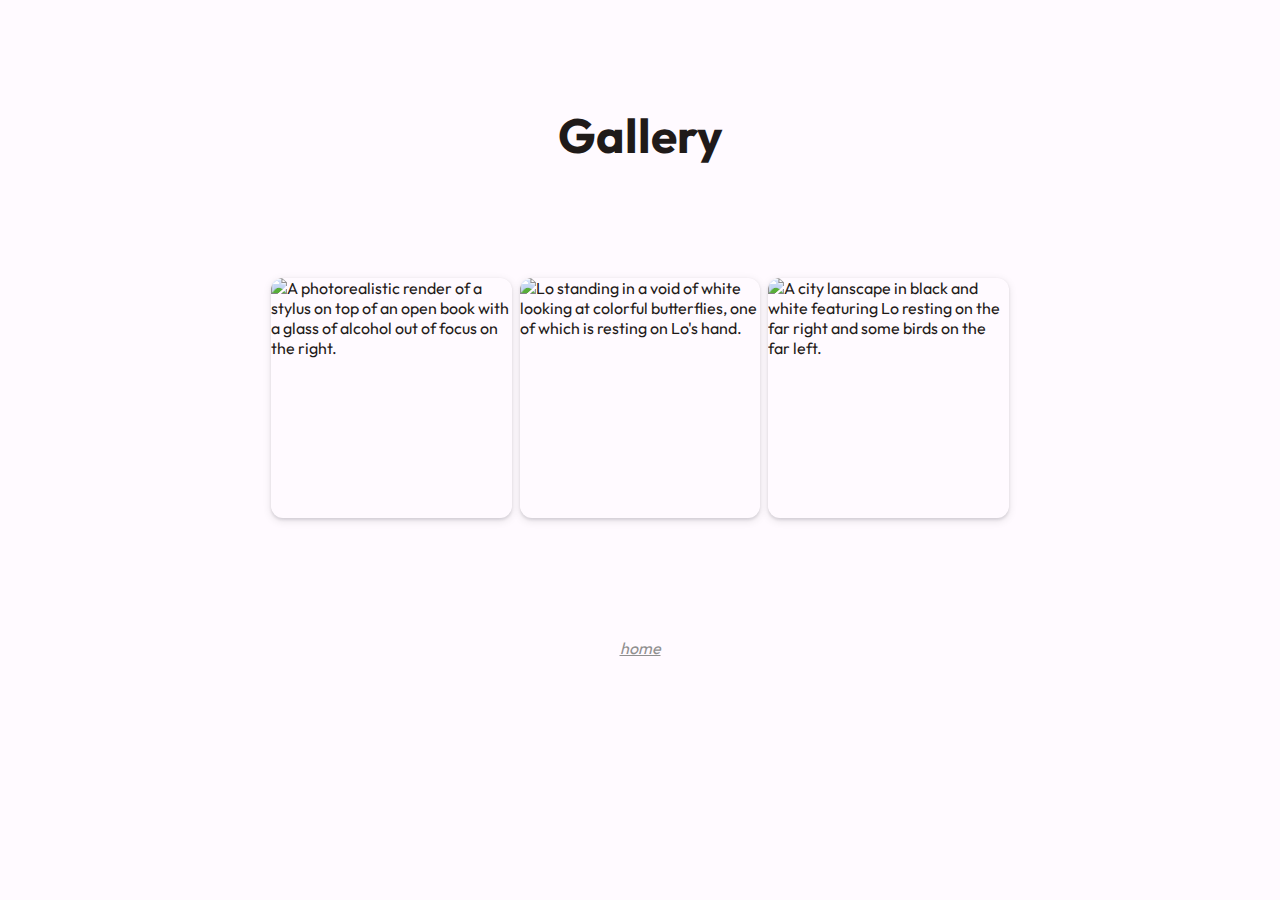
==== gallery.html @ ee98958e "Add gallery page WIP" ====
<!DOCTYPE html>
<html lang="en">
<head>
  <meta charset="UTF-8" />
  <title>lo's gallery</title>
  <meta name="viewport" content="width=device-width,initial-scale=1" />
  <meta name="description" content="programmer, public domain artist and writer." />
  <link rel="stylesheet" href="https://fonts.googleapis.com/css2?family=Material+Symbols+Outlined:opsz,wght,FILL,GRAD@24,400,0,0" />
  <link rel="stylesheet" type="text/css" href="style.css" />
</head>
<body>
  <main>
		<section class="hero">
			<div class="name-container">
				<h1 class="title-sans">Gallery</h1>
			</div>

		</section>

		<div class="image-mosaic">
			<img class="card" src="./img/art_showcase1.png" alt="A photorealistic render of a stylus on top of an open book with a glass of alcohol out of focus on the right.">
			<img class="card" src="./img/art_showcase2.png" alt="Lo standing in a void of white looking at colorful butterflies, one of which is resting on Lo's hand.">
			<img class="card" src="./img/art_showcase3.png" alt="A city lanscape in black and white featuring Lo resting on the far right and some birds on the far left.">
		</div>

    <footer class="dim">
        <a href="./">home</a>
    </footer>
  </main>

  <style>
    .hero {
    	margin-bottom: 0rem;
			height: 30vh;
    }
  </style>
</body>
</html>
---- style.css ----
@import url('https://fonts.googleapis.com/css2?family=Outfit:wght@100..900&family=Pacifico&display=swap');
@import "./gallery.css";

/* Light theme by default */
:root {
	--primary-foreground: hsl(9, 12%, 11%);
	--accent-foreground: hsl(11, 59%, 39%);

	--primary-view-background: hsl(300, 100%, 99%);
	--secondary-view-background: hsl(340, 47%, 96%);

	--primary-element-background: hsl(11, 100%, 91%);
	--secondary-element-background: hsl(43, 88%, 80%);
}

@media (prefers-color-scheme: dark) {
	:root {
		--primary-foreground: hsl(11, 31%, 90%);
		--accent-foreground: hsl(11, 100%, 82%);

		--primary-view-background: hsl(9, 12%, 11%);
		--secondary-view-background: hsl(11, 15%, 15%);

		--primary-element-background: hsl(12, 27%, 29%);
		--secondary-element-background: hsl(46, 65%, 20%);
	}
}

* {
  box-sizing: border-box;
}

html {
	scroll-behavior: smooth;
}

body {
	width: 70ch;
	max-width: 100%;
	display: flex;
	flex-direction: column;
	margin: auto;
	padding: 0 .5rem;
	background: var(--primary-view-background);
	color: var(--primary-foreground);
	font-family: "Outfit", sans-serif;
	font-optical-sizing: auto;
	font-style: normal;
}

a {
	color: currentColor;
}

img {
  border-radius: 0.75rem;
  margin-bottom: .5rem;
}

main {
  display: flex;
  flex-direction: column;
  gap: .5rem;
  padding: 0 0.5rem;
}

.topic-links {
	width: 14rem;
	display: flex;
	flex-wrap: wrap;
	gap: .4rem;
	justify-content: center;
	font-size: 1.3em;
}

.button-link, .card-button-link {
	padding: .8rem 1.5rem;
	border-radius: 40px;	
	background: var(--primary-element-background);
	text-decoration: none;
	transition: 0.3s;
}

.button-link:hover, .section-group-link:hover {
	border-radius: 10px;
}

.support-me {
	background: var(--secondary-element-background);
}

.disabled {
	pointer-events: none;
}

.section, .card-container {
  border-radius: 0.75rem;
  padding: 1rem;
}

.section {
	margin-bottom: 7rem;
}

.section-title-container {
	display: flex;
	align-items: center;
	justify-content: space-between;
}

.section-label {
	font-size: 2em;
  font-weight: 700;
	margin-bottom: .5rem;
}

.section-group-link {
	display: grid;
	place-content: center;
	border-radius: 30px;
	padding: .7rem;
	background: var(--secondary-element-background);
	text-decoration: none;
	transition: 0.3s;
}

.section-group-link > svg {
	stroke: var(--primary-foreground);
}

.card-container {
	display: flex;
	flex-direction: column;
	background: var(--secondary-view-background);
	box-shadow: rgba(0, 0, 0, 0.12) 0px 1px 3px, rgba(0, 0, 0, 0.24) 0px 1px 2px;
	border: 1px solid transparent;
	margin-bottom: 2rem;
	transition: .2s;
}

.card-title {
	display: flex;
	align-items: center;
	gap: .5rem;
	margin: 0.3rem;
	font-size: 1.5em;
}

.card-subtitle {
	color: hsl(0, 0%, 44%);
	margin: 0;
	margin-bottom: 1.5rem;
}

.card-button-link {
	align-self: flex-end;
}

.hero {
  height: 90vh;
  display: flex;
  flex-direction: column;
  justify-content: center;
}

.pfp {
  width: 130px;
  height: 130px;
  border-radius: 100px;
	margin-bottom: 1.5rem;
	box-shadow: rgba(0, 0, 0, 0.19) 0px 10px 20px, rgba(0, 0, 0, 0.23) 0px 6px 6px;
}

.name-container {
  display: flex;
  flex-direction: column;
  align-items: center;
  gap: 1rem;
}
.name-container h1 {
  margin: 0;
}

.title, .title-sans {
	color: var(--primary-foreground);
	font-size: 3em;
	font-style: normal;
	font-optical-sizing: auto;
	position: relative;
}

.title {
	font-family: "Pacifico", cursive;
}

.title-sans {
	font-family: "Outfit", sans-serif;
}

.title::before, .title::after {
	position: absolute;
	opacity: 0;
	transition: .4s;
	pointer-events: none;
	color: hsl(9, 12%, 26%);
}

.title::before {
	content: "Ange";
	left: -3.9ch;
}

.title:hover::before {
	left: -4ch;
	opacity: 1;
}

.title::after {
	content: " Rafael";
	transform: translateX(-0.1ch);
}

.title:hover::after {
	opacity: 1;
	transform: translateX(0ch);
}

.dim {
  color: hsl(0, 0%, 56%);
  fill: hsl(0, 0%, 56%);
  font-style: italic;
}

.kije {
  width: 30px;
  height: auto;
}

footer {
	margin: 7rem 0 5rem 0;
	display: flex;
	align-items: center;
	flex-direction: column;
	justify-content: center;
	gap: 1.5rem;
}
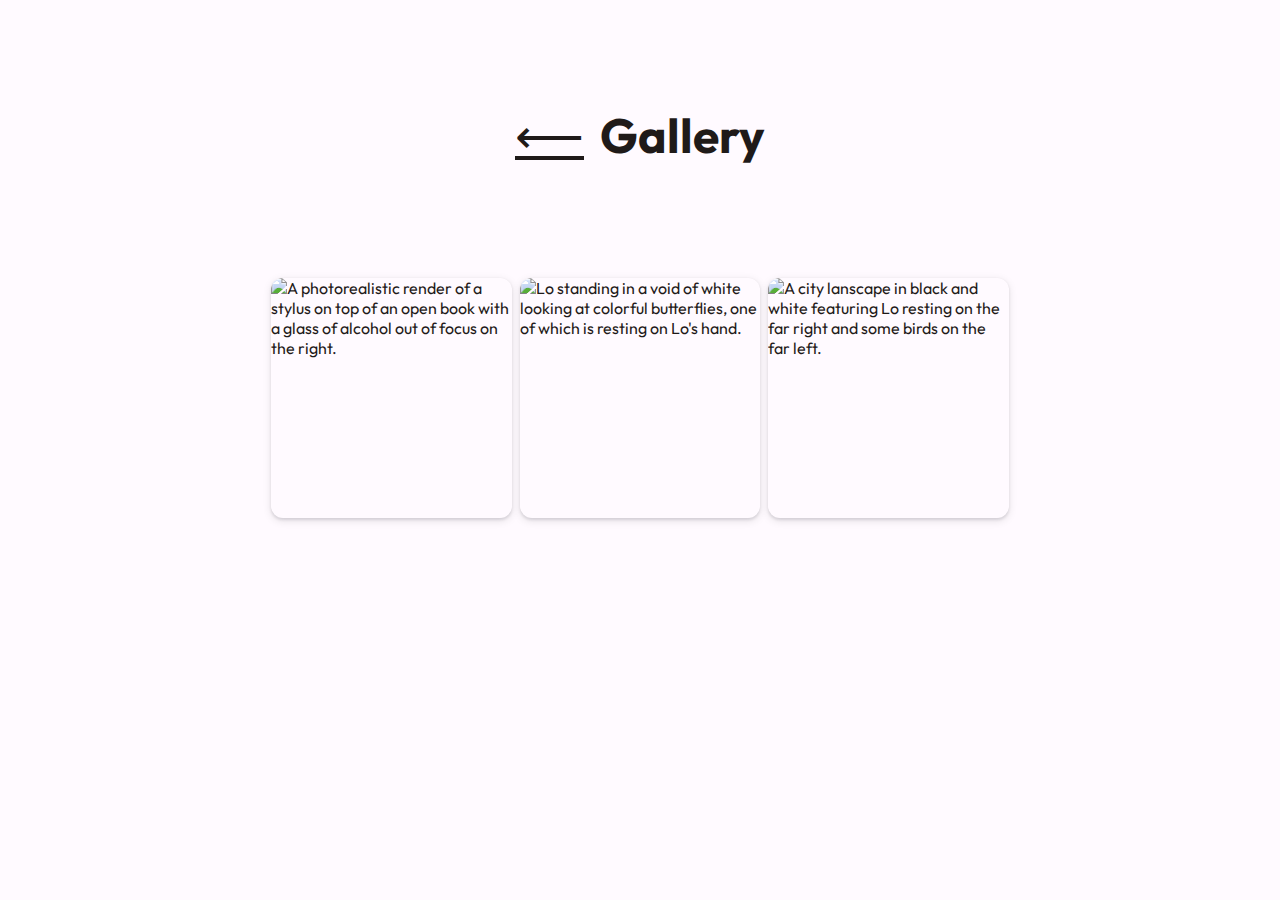
==== commit ef31c4ba: "Add back links" ====
--- a/gallery.html
+++ b/gallery.html
@@ -11,10 +11,12 @@
 <body>
   <main>
 		<section class="hero">
-			<div class="name-container">
-				<h1 class="title-sans">Gallery</h1>
+			<div class="hero-title-container">
+				<div class="title-with-backlink">
+          <a href="./" class="back-link title-sans">⟵</a>
+          <h1 class="title-sans">Gallery</h1>
+        </div>
 			</div>
-
 		</section>
 
 		<div class="image-mosaic">
@@ -22,10 +24,6 @@
 			<img class="card" src="./img/art_showcase2.png" alt="Lo standing in a void of white looking at colorful butterflies, one of which is resting on Lo's hand.">
 			<img class="card" src="./img/art_showcase3.png" alt="A city lanscape in black and white featuring Lo resting on the far right and some birds on the far left.">
 		</div>
-
-    <footer class="dim">
-        <a href="./">home</a>
-    </footer>
   </main>
 
   <style>
--- a/style.css
+++ b/style.css
@@ -171,14 +171,20 @@
 	box-shadow: rgba(0, 0, 0, 0.19) 0px 10px 20px, rgba(0, 0, 0, 0.23) 0px 6px 6px;
 }
 
-.name-container {
+.hero-title-container {
   display: flex;
   flex-direction: column;
   align-items: center;
   gap: 1rem;
 }
-.name-container h1 {
+.hero-title-container h1 {
   margin: 0;
+}
+
+.title-with-backlink {
+	display: flex; 
+	align-items: center; 
+	gap: 1rem;
 }
 
 .title, .title-sans {
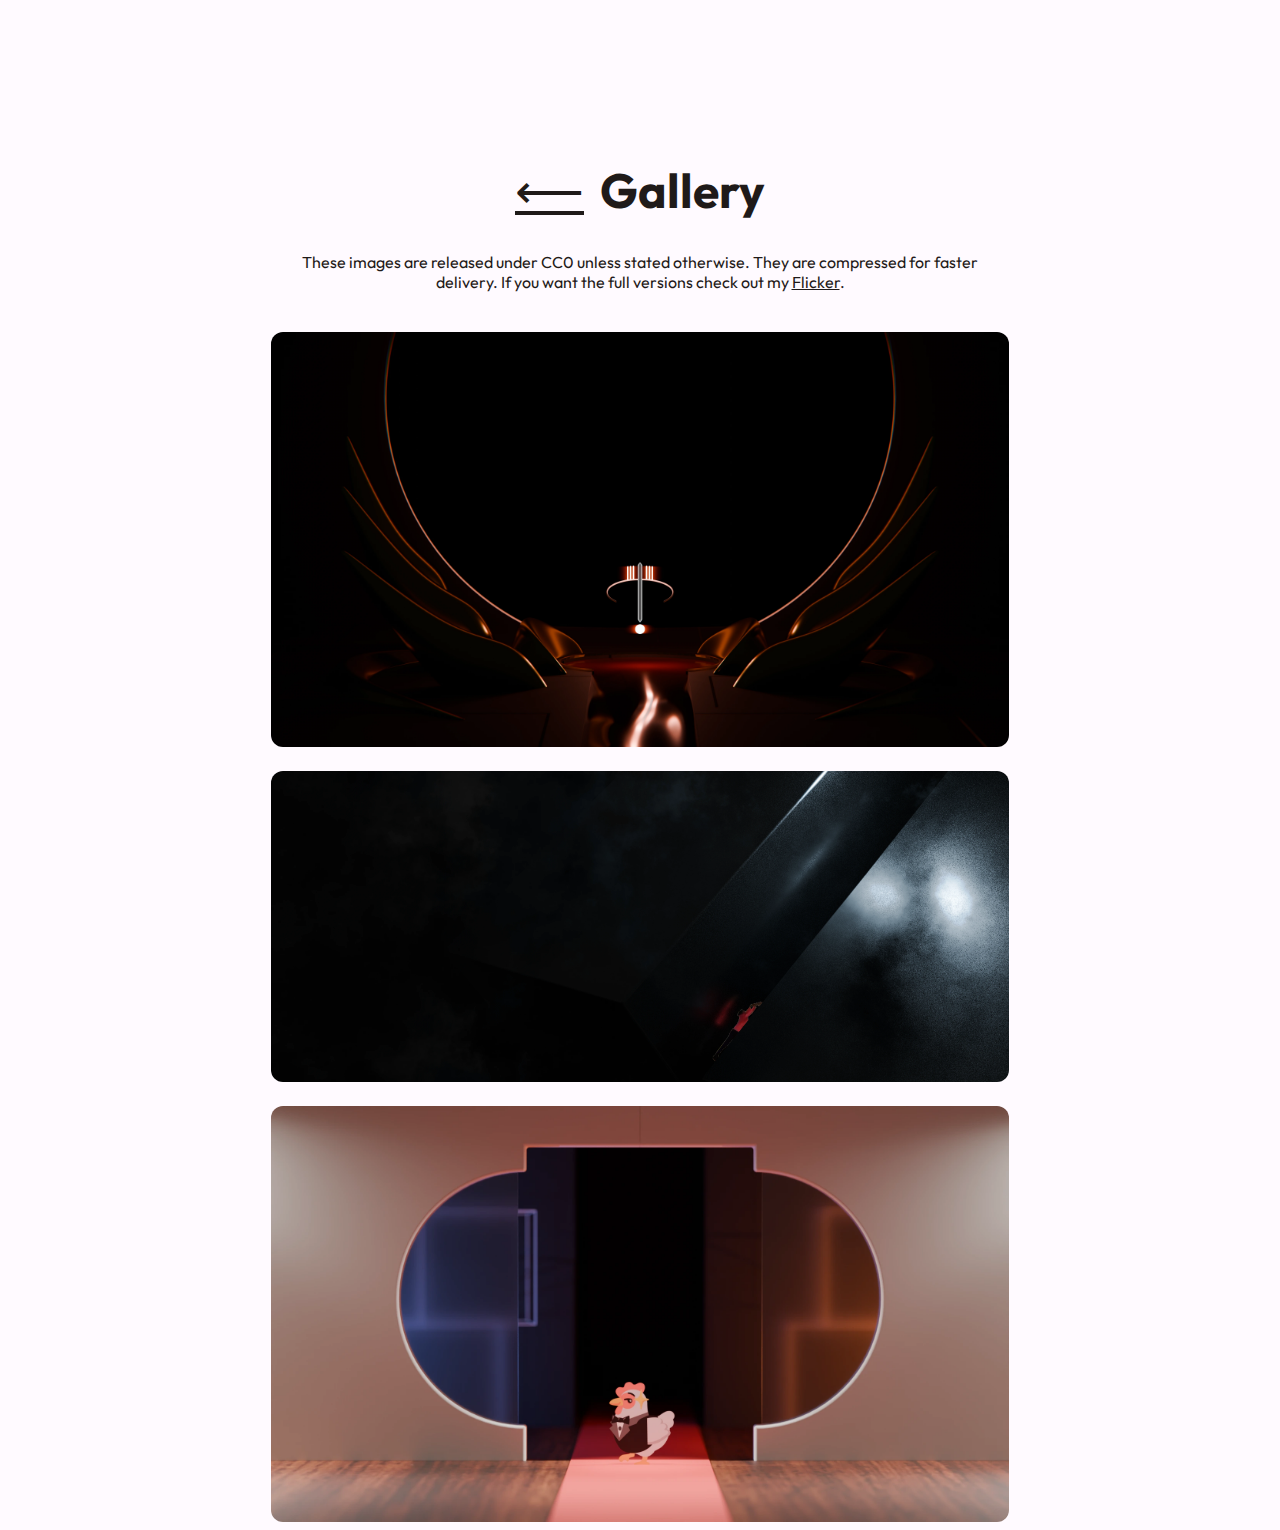
==== commit 42820abb: "Improve gallery page" ====
--- a/gallery.html
+++ b/gallery.html
@@ -16,20 +16,27 @@
           <a href="./" class="back-link title-sans">⟵</a>
           <h1 class="title-sans">Gallery</h1>
         </div>
+        <p>These images are released under CC0 unless stated otherwise. They are compressed for faster delivery. If you want the full versions check out my <a href="https://www.flickr.com/photos/196783779@N06/">Flicker</a>.</p>
 			</div>
 		</section>
 
-		<div class="image-mosaic">
-			<img class="card" src="./img/art_showcase1.png" alt="A photorealistic render of a stylus on top of an open book with a glass of alcohol out of focus on the right.">
-			<img class="card" src="./img/art_showcase2.png" alt="Lo standing in a void of white looking at colorful butterflies, one of which is resting on Lo's hand.">
-			<img class="card" src="./img/art_showcase3.png" alt="A city lanscape in black and white featuring Lo resting on the far right and some birds on the far left.">
+		<div class="image-grid">
+			<img src="./img/royal-gate.webp" alt="Image depecting a mysterios fantasy royal gate containing gold abtract looking elements.">
+			<img src="./img/pink-panter.webp" alt="Meme render of a person going on a sneaky prone position on big abtract cubes.">
+			<img src="./img/fancy-chiken.webp" alt="A chicken in a fancy suit being the center of attention on a red carpet.">
 		</div>
   </main>
 
   <style>
     .hero {
     	margin-bottom: 0rem;
-			height: 30vh;
+			height: auto;
+      margin-top: 10rem;
+      margin-bottom: 1rem;
+    }
+
+    .hero p {
+      text-align: center;
     }
   </style>
 </body>
